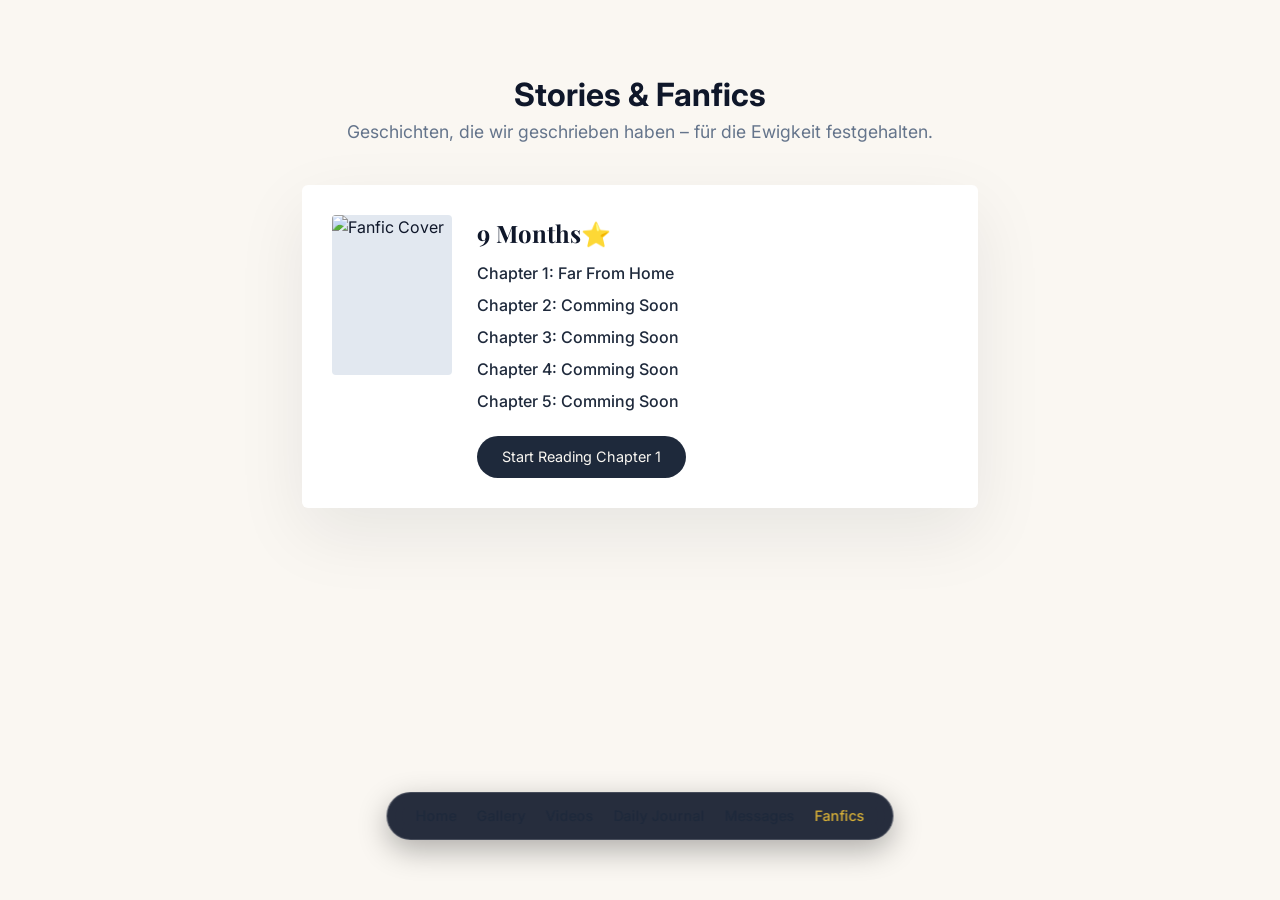
==== fanfic.html @ fa366c48 "Add files via upload" ====
<!DOCTYPE html>
<html lang="de">
<head>
    <meta charset="UTF-8">
    <meta name="viewport" content="width=device-width, initial-scale=1.0">
    <title>9-Month Chronicle | Fanfics</title>
    <link href="https://fonts.googleapis.com/css2?family=Inter:wght=300;400;500;600&family=Playfair+Display:ital,wght=0,400;0,600;1,400&family=Reenie+Beanie&display=swap" rel="stylesheet">
    <link rel="stylesheet" href="https://cdnjs.cloudflare.com/ajax/libs/font-awesome/6.4.0/css/all.min.css">
    <link rel="stylesheet" href="css/style.css">
    <style>
        :root {
            --scaling-factor: 1; 
            --bg-color: #FAF7F2;
            --card-bg: #FFFFFF;
            --text-dark: #1E293B;
            --text-muted: #9CA3AF;
            --accent: #D6AF37;
        }
        html, body {
            margin: 0; padding: 0; background-color: #FAF7F2;
            font-family: 'Inter', sans-serif; line-height: 1.5;
            padding: calc(40px * var(--scaling-factor)) calc(20px * var(--scaling-factor)) calc(80px * var(--scaling-factor)) calc(20px * var(--scaling-factor));
        }

        .floating-nav {
            display: flex;
            justify-content: center;
            gap: 20px; margin-bottom: 30px; 
        }
        .nav-link {
            text-decoration: none;
            color: #1E293B;
            font-weight: 500;
        }
        .nav-link.active {
            color: #D6AF37;
        }
        
        .page-header { 
            text-align: center;
            margin-bottom: 40px;
        }
        .page-subtitle {
            color: #64748B; 
            font-size: 1.1rem;
        }

        .fanfic-container {
            max-width: calc(760px * var(--scaling-factor));
            margin: 0 auto;
        }
        .fanfic-card {
            background: #FFFFFF;
            border-radius: 6px;
            box-shadow: 0 25px 70px rgba(15, 23, 42, 0.08);
            padding: 30px;
            display: flex;
            gap: 25px;
            align-items: flex-start; 
        }
        .thumbnail {
            width: 120px;
            height: 160px;
            background: #E2E8F0;
            border-radius: 4px;
            flex-shrink: 0;
            object-fit: cover;
        }
        .fanfic-info h2 {
            font-family: 'Playfair Display', serif;
            margin: 0 0 10px 0;
        }
        .chapter-item {
            margin-bottom: 8px;
        }

        .chapter-link {
            text-decoration: none;
            color: var(--text-dark);
            font-weight: 500;
            transition: color 0.3s;
        }

        .chapter-link:hover { color: var(--accent); }

        .btn-start {
            display: inline-block;
            background: var(--text-dark);
            color: var(--bg-color);
            padding: 10px 25px;
            border-radius: 50px;
            text-decoration: none;
            font-size: 0.9rem;
            margin-top: 15px;
            transition: background 0.3s;
        }

        .btn-start:hover { background: var(--accent); color: white; }
    </style>
</head>
<body>

    <nav class="floating-nav">
        <a href="index.html" class="nav-link">Home</a>
        <a href="gallery.html" class="nav-link">Gallery</a>
        <a href="videos.html" class="nav-link">Videos</a>
        <a href="streak.html" class="nav-link">Daily Journal</a>
        <a href="messages.html" class="nav-link">Messages</a>
        <a href="fanfic.html" class="nav-link active">Fanfics</a>
    </nav>

    <header class="page-header">
        <h1>Stories & Fanfics</h1>
        <p class="page-subtitle">Geschichten, die wir geschrieben haben – für die Ewigkeit festgehalten.</p>
    </header>

    <main class="fanfic-container">
        <div class="fanfic-card">
            <img class="thumbnail" src="photos/ChatGPT Image 2026年7月12日 01_12_03.png" alt="Fanfic Cover">
            <div class="fanfic-info">
                <h2>9 Months⭐</h2>
                <ul id="chapterList" style="list-style: none; padding: 0;"></ul>
                <a href="chapter1.html" class="btn-start">Start Reading Chapter 1</a>
            </div>
        </div>
    </main>

    <script>
        function updateScaling() {
            const factor = window.innerWidth / (window.innerWidth < 768 ? 430 : 1440);
            document.documentElement.style.setProperty('--scaling-factor', factor);
        }
        window.addEventListener('resize', updateScaling);
        updateScaling();

        const chapters = ["Far From Home", "Comming Soon", "Comming Soon", "Comming Soon", "Comming Soon"];
        const listContainer = document.getElementById('chapterList');
        chapters.forEach((title, i) => {
            listContainer.innerHTML += `<li style="margin-bottom: 8px;"><a href="#" class="chapter-link">Chapter ${i+1}: ${title}</a></li>`;
        });
    </script>
</body>
</html>
---- css/style.css ----
:root {
    --bg-dark: #0F172A;
    --bg-cream: #FAF7F2;
    --gold: #D4AF37;
    --white: #FFFFFF;
    --gray: #E5E7EB;
    --font-heading: 'Playfair Display', serif;
    --font-body: 'Inter', sans-serif;
    --glass: rgba(255, 255, 255, 0.06);
    --glass-border: rgba(255, 255, 255, 0.12);
}

* {
    box-sizing: border-box;
    margin: 0;
    padding: 0;
}

html {
    scroll-behavior: smooth;
    overflow-x: hidden;
}

body {
    font-family: var(--font-body);
    background-color: var(--bg-cream);
    color: var(--bg-dark);
    line-height: 1.6;
}

/* Ensure canvas stays completely in the background layers */
#particle-canvas {
    position: fixed;
    top: 0;
    left: 0;
    width: 100vw;
    height: 100vh;
    z-index: 0;
    pointer-events: none;
}

.container {
    width: 90%;
    max-width: 1200px;
    margin: 0 auto;
    position: relative;
    z-index: 5;
}

/* Base Section Isolation - Prevents the horizontal smash seen in the image */
section {
    position: relative;
    display: block;
    width: 100%;
    clear: both;
    overflow: hidden;
}

.section-padding {
    padding: 100px 0;
}

.bg-alt {
    background-color: #F3EFE6;
    border-top: 1px solid rgba(15, 23, 42, 0.05);
    border-bottom: 1px solid rgba(15, 23, 42, 0.05);
}

.section-title {
    font-family: var(--font-heading);
    font-size: 2.8rem;
    text-align: center;
    margin-bottom: 10px;
    color: var(--bg-dark);
}

.section-subtitle {
    text-align: center;
    color: #6B7280;
    margin-bottom: 60px;
    font-size: 1.05rem;
}

/* Floating Navigation Bar */
.floating-nav {
    position: fixed;
    bottom: 30px;
    left: 50%;
    transform: translateX(-50%);
    background: rgba(15, 23, 42, 0.9);
    backdrop-filter: blur(12px);
    -webkit-backdrop-filter: blur(12px);
    border: 1px solid rgba(255, 255, 255, 0.15);
    padding: 12px 28px;
    border-radius: 40px;
    display: flex;
    gap: 20px;
    z-index: 1000;
    box-shadow: 0 10px 30px rgba(0,0,0,0.3);
}

.nav-link {
    color: var(--gray);
    text-decoration: none;
    font-size: 0.9rem;
    font-weight: 500;
    transition: color 0.3s ease;
}

.nav-link:hover, .nav-link.active {
    color: var(--gold);
}

/* Background Music Interface Toggle */
.music-control {
    position: fixed;
    top: 25px;
    right: 25px;
    width: 45px;
    height: 45px;
    background: rgba(15, 23, 42, 0.9);
    backdrop-filter: blur(8px);
    border: 1px solid var(--glass-border);
    border-radius: 50%;
    display: flex;
    align-items: center;
    justify-content: center;
    color: var(--gold);
    cursor: pointer;
    z-index: 1001;
    box-shadow: 0 4px 15px rgba(0,0,0,0.2);
    transition: transform 0.3s cubic-bezier(0.175, 0.885, 0.32, 1.275);
}

.music-control:hover {
    transform: scale(1.1);
}

/* Hero Section */
.hero-section {
    height: 100vh;
    display: flex;
    align-items: center;
    justify-content: center;
    text-align: center;
    color: var(--white);
    background: linear-gradient(rgba(15, 23, 42, 0.6), rgba(15, 23, 42, 0.85)), 
                url('https://images.unsplash.com/photo-1451187580459-43490279c0fa?q=80&w=1920') center/cover no-repeat;
}

.hero-content h1 {
    font-family: var(--font-heading);
    font-size: 3.5rem;
    font-weight: 400;
    line-height: 1.2;
    margin-bottom: 20px;
}

.hero-content h1 span {
    font-style: italic;
    color: var(--gold);
}

.hero-content p {
    font-size: 1.2rem;
    letter-spacing: 2px;
    margin-bottom: 40px;
    color: var(--gray);
}

.btn-journey {
    display: inline-block;
    padding: 14px 32px;
    border: 1px solid var(--gold);
    color: var(--white);
    text-decoration: none;
    font-size: 0.95rem;
    letter-spacing: 1.5px;
    border-radius: 30px;
    transition: all 0.4s ease;
}

.btn-journey:hover {
    background: var(--gold);
    color: var(--bg-dark);
    box-shadow: 0 8px 25px rgba(212, 175, 55, 0.4);
    transform: translateY(-2px);
}

/* Gallery Masonry Layout */
.masonry-grid {
    columns: 3 300px;
    column-gap: 20px;
}

.masonry-item {
    break-inside: avoid;
    margin-bottom: 20px;
    position: relative;
    border-radius: 12px;
    overflow: hidden;
    box-shadow: 0 10px 20px rgba(0,0,0,0.05);
    cursor: pointer;
}

.masonry-item img {
    width: 100%;
    height: auto;
    display: block;
    transition: transform 0.6s ease;
}

.masonry-item:hover img {
    transform: scale(1.05);
}

.gallery-overlay {
    position: absolute;
    inset: 0;
    background: linear-gradient(transparent, rgba(15, 23, 42, 0.85));
    opacity: 0;
    display: flex;
    flex-direction: column;
    justify-content: flex-end;
    padding: 20px;
    transition: opacity 0.4s ease;
}

.masonry-item:hover .gallery-overlay {
    opacity: 1;
}

.heart-icon {
    position: absolute;
    top: 20px;
    right: 20px;
    color: rgba(255,255,255,0.7);
    font-size: 1.2rem;
}

.caption {
    color: var(--white);
    font-size: 0.95rem;
}

/* Video Grid layout */
.video-grid {
    display: grid;
    grid-template-columns: repeat(auto-fit, minmax(320px, 1fr));
    gap: 30px;
}

.video-card {
    background: rgba(255, 255, 255, 0.6);
    backdrop-filter: blur(10px);
    border: 1px solid rgba(255, 255, 255, 0.8);
    border-radius: 16px;
    overflow: hidden;
    box-shadow: 0 15px 35px rgba(0,0,0,0.03);
    cursor: pointer;
    transition: transform 0.3s ease;
}

.video-card:hover {
    transform: translateY(-5px);
}

.video-thumbnail {
    position: relative;
    height: 200px;
}

.video-thumbnail img {
    width: 100%;
    height: 100%;
    object-fit: cover;
}

.play-btn {
    position: absolute;
    inset: 0;
    margin: auto;
    width: 60px;
    height: 60px;
    background: rgba(214, 175, 55, 0.9);
    border-radius: 50%;
    display: flex;
    align-items: center;
    justify-content: center;
    color: var(--white);
    font-size: 1.4rem;
}

.video-info {
    padding: 20px;
}

/* Timeline Layout (Fixed vertical structural bounds) */
.timeline-container {
    position: relative;
    max-width: 800px;
    margin: 0 auto;
    padding: 40px 0;
}

.timeline-container::before {
    content: '';
    position: absolute;
    left: 50%;
    top: 0;
    width: 2px;
    height: 100%;
    background: linear-gradient(to bottom, var(--gray), var(--gold), var(--gray));
    transform: translateX(-50%);
}

.timeline-item {
    position: relative;
    width: 50%;
    margin-bottom: 60px;
    box-sizing: border-box;
}

.timeline-item:nth-child(odd) {
    left: 0;
    padding-right: 40px;
    text-align: right;
}

.timeline-item:nth-child(even) {
    left: 50%;
    padding-left: 40px;
    text-align: left;
}

.timeline-badge {
    position: absolute;
    top: 0;
    width: 50px;
    height: 50px;
    background: var(--bg-dark);
    color: var(--gold);
    border: 2px solid var(--gold);
    border-radius: 50%;
    display: flex;
    align-items: center;
    justify-content: center;
    font-weight: 600;
    font-size: 0.85rem;
    z-index: 5;
}

.timeline-item:nth-child(odd) .timeline-badge {
    right: -25px;
}

.timeline-item:nth-child(even) .timeline-badge {
    left: -25px;
}

.timeline-card {
    background: var(--white);
    padding: 25px;
    border-radius: 12px;
    box-shadow: 0 10px 25px rgba(0,0,0,0.03);
}

.timeline-card.highlight {
    background: var(--bg-dark);
    color: var(--white);
}

/* Memory Wall Section (Isolated structure grid layout to avoid shifting column) */
.memory-wall-grid {
    display: grid;
    grid-template-columns: repeat(auto-fit, minmax(300px, 1fr));
    gap: 30px;
    width: 100%;
}

.memory-card {
    background: rgba(255, 255, 255, 0.85);
    border: 1px solid var(--white);
    backdrop-filter: blur(8px);
    padding: 35px 30px;
    border-radius: 16px;
    box-shadow: 0 15px 30px rgba(0,0,0,0.02);
    position: relative;
}

.card-heart {
    color: rgba(239, 68, 68, 0.2);
    font-size: 1.8rem;
    position: absolute;
    top: 20px;
    right: 20px;
}

.message-text {
    font-style: italic;
    margin-bottom: 20px;
    color: var(--bg-dark) !important; /* Forces layout text visibility */
}

.message-author {
    font-family: var(--font-heading);
    color: var(--bg-dark);
    font-weight: 600;
}

/* Favorites Layout (Explicitly fixes invisible/missing description items) */
.horizontal-scroll-container {
    display: flex;
    gap: 30px;
    overflow-x: auto;
    padding: 10px 10px 30px 10px;
    scroll-snap-type: x mandatory;
    scrollbar-width: thin;
}

.fav-card {
    flex: 0 0 350px;
    scroll-snap-align: center;
    background: var(--white);
    border-radius: 14px;
    overflow: hidden;
    box-shadow: 0 10px 25px rgba(0,0,0,0.05);
    display: flex;
    flex-direction: column;
}

.fav-card img {
    width: 100%;
    height: 220px;
    object-fit: cover;
}

.fav-card-body {
    padding: 25px;
    background-color: var(--white);
    color: var(--bg-dark); /* Ensures contrast over light cards */
}

.fav-card-body h3 {
    margin-bottom: 12px;
    font-size: 1.3rem;
    color: var(--bg-dark);
}

.fav-card-body p {
    font-size: 0.95rem;
    color: #4B5563; /* Clear dark-grey description visibility text */
    line-height: 1.5;
}

.fav-date {
    display: inline-block;
    margin-top: 15px;
    font-size: 0.8rem;
    color: #9CA3AF;
    font-weight: 500;
}

/* Quote Screen Interstitial */
.quote-section {
    background: linear-gradient(rgba(15, 23, 42, 0.85), rgba(15, 23, 42, 0.85)), 
                url('https://images.unsplash.com/photo-1494959764136-6be9eb3c261e?q=80&w=1200') center/cover fixed;
    padding: 120px 20px;
    text-align: center;
    color: var(--white);
}

.quote-phrase {
    font-family: var(--font-heading);
    font-size: 2.2rem;
    font-style: italic;
    line-height: 1.5;
    color: var(--gray);
}

/* Final Farewell Block */
.final-farewell-section {
    min-height: 100vh;
    background-color: var(--bg-dark);
    color: var(--white);
    position: relative;
    display: flex;
    align-items: center;
    justify-content: center;
    overflow: hidden;
    padding: 80px 20px;
}

.heart-mosaic-container {
    position: absolute;
    width: 500px;
    height: 500px;
    opacity: 0.2;
    pointer-events: none;
    z-index: 1;
}

.mosaic-dot {
    position: absolute;
    width: 45px;
    height: 45px;
    background-size: cover;
    background-position: center;
    border-radius: 4px;
    transition: all 2s ease;
}

.farewell-text-block {
    text-align: center;
    max-width: 750px;
    position: relative;
    z-index: 3;
}

.special-touch-box {
    background: var(--glass);
    border: 1px solid var(--glass-border);
    backdrop-filter: blur(15px);
    padding: 40px;
    border-radius: 16px;
}

/* Lightbox Base Modals */
.modal {
    display: none;
    position: fixed;
    inset: 0;
    z-index: 10000;
    background-color: rgba(15, 23, 42, 0.95);
    backdrop-filter: blur(8px);
    align-items: center;
    justify-content: center;
}

.modal-content {
    max-width: 85%;
    max-height: 80vh;
}

.modal-close {
    position: absolute;
    top: 25px;
    right: 35px;
    color: var(--white);
    font-size: 2.5rem;
    cursor: pointer;
}

/* Responsive Structural Breakpoints */
@media(max-width: 768px) {
    .hero-content h1 { font-size: 2.3rem; }
    .timeline-container::before { left: 20px; }
    .timeline-item { width: 100%; left: 0 !important; text-align: left !important; padding-left: 50px !important; }
    .timeline-badge { left: -5px !important; }
    .floating-nav { width: 92%; justify-content: space-around; padding: 10px; font-size: 0.75rem; gap: 5px; }
}
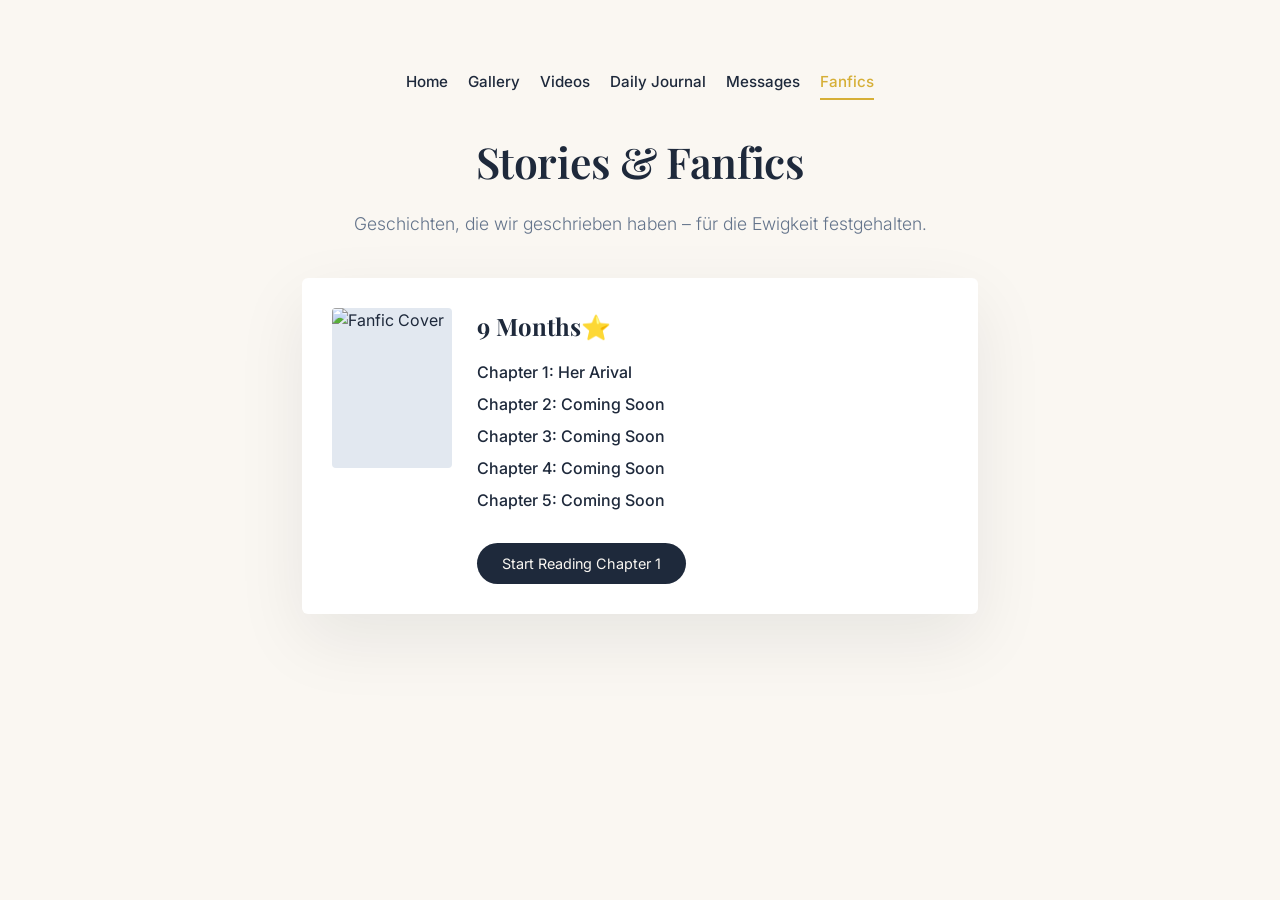
==== commit 01bf7b86: "Update fanfic.html" ====
--- a/fanfic.html
+++ b/fanfic.html
@@ -116,7 +116,7 @@
 
     <main class="fanfic-container">
         <div class="fanfic-card">
-            <img class="thumbnail" src="photos/ChatGPT Image 2026年7月12日 01_12_03.png" alt="Fanfic Cover">
+            <img class="thumbnail" src="" alt="Fanfic Cover">
             <div class="fanfic-info">
                 <h2>9 Months⭐</h2>
                 <ul id="chapterList" style="list-style: none; padding: 0;"></ul>
@@ -133,11 +133,11 @@
         window.addEventListener('resize', updateScaling);
         updateScaling();
 
-        const chapters = ["Far From Home", "Comming Soon", "Comming Soon", "Comming Soon", "Comming Soon"];
+        const chapters = ["Her Arival", "Coming Soon", "Coming Soon", "Coming Soon", "Coming Soon"];
         const listContainer = document.getElementById('chapterList');
         chapters.forEach((title, i) => {
             listContainer.innerHTML += `<li style="margin-bottom: 8px;"><a href="#" class="chapter-link">Chapter ${i+1}: ${title}</a></li>`;
         });
     </script>
 </body>
-</html>+</html>
--- a/css/style.css
+++ b/css/style.css
@@ -6,556 +6,66 @@
     --gray: #E5E7EB;
     --font-heading: 'Playfair Display', serif;
     --font-body: 'Inter', sans-serif;
-    --glass: rgba(255, 255, 255, 0.06);
-    --glass-border: rgba(255, 255, 255, 0.12);
+    --glass: rgba(255, 255, 255, 0.07);
+    --glass-border: rgba(255, 255, 255, 0.15);
+    --scaling-factor: 1;
 }
 
-* {
-    box-sizing: border-box;
+
+html, body {
     margin: 0;
     padding: 0;
+    background-color: #FAF7F2;
+    color: #1E293B;
+    font-family: 'Inter', sans-serif;
+    line-height: 1.5;
+    padding: calc(40px * var(--scaling-factor)) calc(20px * var(--scaling-factor)) calc(80px * var(--scaling-factor)) calc(20px * var(--scaling-factor));
 }
 
-html {
-    scroll-behavior: smooth;
-    overflow-x: hidden;
-}
-
-body {
-    font-family: var(--font-body);
-    background-color: var(--bg-cream);
-    color: var(--bg-dark);
-    line-height: 1.6;
-}
-
-/* Ensure canvas stays completely in the background layers */
-#particle-canvas {
-    position: fixed;
-    top: 0;
-    left: 0;
-    width: 100vw;
-    height: 100vh;
-    z-index: 0;
-    pointer-events: none;
-}
-
-.container {
-    width: 90%;
-    max-width: 1200px;
-    margin: 0 auto;
-    position: relative;
-    z-index: 5;
-}
-
-/* Base Section Isolation - Prevents the horizontal smash seen in the image */
-section {
-    position: relative;
-    display: block;
-    width: 100%;
-    clear: both;
-    overflow: hidden;
-}
-
-.section-padding {
-    padding: 100px 0;
-}
-
-.bg-alt {
-    background-color: #F3EFE6;
-    border-top: 1px solid rgba(15, 23, 42, 0.05);
-    border-bottom: 1px solid rgba(15, 23, 42, 0.05);
-}
-
-.section-title {
-    font-family: var(--font-heading);
-    font-size: 2.8rem;
-    text-align: center;
-    margin-bottom: 10px;
-    color: var(--bg-dark);
-}
-
-.section-subtitle {
-    text-align: center;
-    color: #6B7280;
-    margin-bottom: 60px;
-    font-size: 1.05rem;
-}
-
-/* Floating Navigation Bar */
+/* Global Floating Navigation */
 .floating-nav {
-    position: fixed;
-    bottom: 30px;
-    left: 50%;
-    transform: translateX(-50%);
-    background: rgba(15, 23, 42, 0.9);
-    backdrop-filter: blur(12px);
-    -webkit-backdrop-filter: blur(12px);
-    border: 1px solid rgba(255, 255, 255, 0.15);
-    padding: 12px 28px;
-    border-radius: 40px;
     display: flex;
+    justify-content: center;
     gap: 20px;
-    z-index: 1000;
-    box-shadow: 0 10px 30px rgba(0,0,0,0.3);
+    margin-bottom: 30px;
 }
 
 .nav-link {
-    color: var(--gray);
+    color: #9CA3AF;
     text-decoration: none;
-    font-size: 0.9rem;
+    font-size: 0.95rem;
     font-weight: 500;
-    transition: color 0.3s ease;
+    transition: color 0.3s;
+    padding-bottom: 4px;
 }
 
-.nav-link:hover, .nav-link.active {
-    color: var(--gold);
+.nav-link.active, .nav-link:hover {
+    color: #1E293B;
+    border-bottom: 2px solid #D6AF37;
 }
 
-/* Background Music Interface Toggle */
-.music-control {
-    position: fixed;
-    top: 25px;
-    right: 25px;
-    width: 45px;
-    height: 45px;
-    background: rgba(15, 23, 42, 0.9);
-    backdrop-filter: blur(8px);
-    border: 1px solid var(--glass-border);
-    border-radius: 50%;
-    display: flex;
-    align-items: center;
-    justify-content: center;
-    color: var(--gold);
-    cursor: pointer;
-    z-index: 1001;
-    box-shadow: 0 4px 15px rgba(0,0,0,0.2);
-    transition: transform 0.3s cubic-bezier(0.175, 0.885, 0.32, 1.275);
+.page-header {
+    text-align: center;
+    margin-bottom: calc(50px * var(--scaling-factor));
+    margin-top: calc(20px * var(--scaling-factor));
 }
 
-.music-control:hover {
-    transform: scale(1.1);
+.page-header h1 { 
+    font-family: 'Playfair Display', serif;
+    font-size: calc(48px * var(--scaling-factor));
+    font-weight: 600;
+    color: #1E293B;
+    margin-bottom: calc(12px * var(--scaling-factor));
+    letter-spacing: calc(-0.5px * var(--scaling-factor));
 }
 
-/* Hero Section */
-.hero-section {
-    height: 100vh;
-    display: flex;
-    align-items: center;
-    justify-content: center;
-    text-align: center;
-    color: var(--white);
-    background: linear-gradient(rgba(15, 23, 42, 0.6), rgba(15, 23, 42, 0.85)), 
-                url('https://images.unsplash.com/photo-1451187580459-43490279c0fa?q=80&w=1920') center/cover no-repeat;
+.page-subtitle { 
+    color: #9CA3AF; 
+    font-size: calc(18px * var(--scaling-factor));
+    font-weight: 300;
 }
 
-.hero-content h1 {
-    font-family: var(--font-heading);
-    font-size: 3.5rem;
-    font-weight: 400;
-    line-height: 1.2;
-    margin-bottom: 20px;
+.content-container {
+    max-width: calc(760px * var(--scaling-factor));
+    margin: 0 auto;
 }
-
-.hero-content h1 span {
-    font-style: italic;
-    color: var(--gold);
-}
-
-.hero-content p {
-    font-size: 1.2rem;
-    letter-spacing: 2px;
-    margin-bottom: 40px;
-    color: var(--gray);
-}
-
-.btn-journey {
-    display: inline-block;
-    padding: 14px 32px;
-    border: 1px solid var(--gold);
-    color: var(--white);
-    text-decoration: none;
-    font-size: 0.95rem;
-    letter-spacing: 1.5px;
-    border-radius: 30px;
-    transition: all 0.4s ease;
-}
-
-.btn-journey:hover {
-    background: var(--gold);
-    color: var(--bg-dark);
-    box-shadow: 0 8px 25px rgba(212, 175, 55, 0.4);
-    transform: translateY(-2px);
-}
-
-/* Gallery Masonry Layout */
-.masonry-grid {
-    columns: 3 300px;
-    column-gap: 20px;
-}
-
-.masonry-item {
-    break-inside: avoid;
-    margin-bottom: 20px;
-    position: relative;
-    border-radius: 12px;
-    overflow: hidden;
-    box-shadow: 0 10px 20px rgba(0,0,0,0.05);
-    cursor: pointer;
-}
-
-.masonry-item img {
-    width: 100%;
-    height: auto;
-    display: block;
-    transition: transform 0.6s ease;
-}
-
-.masonry-item:hover img {
-    transform: scale(1.05);
-}
-
-.gallery-overlay {
-    position: absolute;
-    inset: 0;
-    background: linear-gradient(transparent, rgba(15, 23, 42, 0.85));
-    opacity: 0;
-    display: flex;
-    flex-direction: column;
-    justify-content: flex-end;
-    padding: 20px;
-    transition: opacity 0.4s ease;
-}
-
-.masonry-item:hover .gallery-overlay {
-    opacity: 1;
-}
-
-.heart-icon {
-    position: absolute;
-    top: 20px;
-    right: 20px;
-    color: rgba(255,255,255,0.7);
-    font-size: 1.2rem;
-}
-
-.caption {
-    color: var(--white);
-    font-size: 0.95rem;
-}
-
-/* Video Grid layout */
-.video-grid {
-    display: grid;
-    grid-template-columns: repeat(auto-fit, minmax(320px, 1fr));
-    gap: 30px;
-}
-
-.video-card {
-    background: rgba(255, 255, 255, 0.6);
-    backdrop-filter: blur(10px);
-    border: 1px solid rgba(255, 255, 255, 0.8);
-    border-radius: 16px;
-    overflow: hidden;
-    box-shadow: 0 15px 35px rgba(0,0,0,0.03);
-    cursor: pointer;
-    transition: transform 0.3s ease;
-}
-
-.video-card:hover {
-    transform: translateY(-5px);
-}
-
-.video-thumbnail {
-    position: relative;
-    height: 200px;
-}
-
-.video-thumbnail img {
-    width: 100%;
-    height: 100%;
-    object-fit: cover;
-}
-
-.play-btn {
-    position: absolute;
-    inset: 0;
-    margin: auto;
-    width: 60px;
-    height: 60px;
-    background: rgba(214, 175, 55, 0.9);
-    border-radius: 50%;
-    display: flex;
-    align-items: center;
-    justify-content: center;
-    color: var(--white);
-    font-size: 1.4rem;
-}
-
-.video-info {
-    padding: 20px;
-}
-
-/* Timeline Layout (Fixed vertical structural bounds) */
-.timeline-container {
-    position: relative;
-    max-width: 800px;
-    margin: 0 auto;
-    padding: 40px 0;
-}
-
-.timeline-container::before {
-    content: '';
-    position: absolute;
-    left: 50%;
-    top: 0;
-    width: 2px;
-    height: 100%;
-    background: linear-gradient(to bottom, var(--gray), var(--gold), var(--gray));
-    transform: translateX(-50%);
-}
-
-.timeline-item {
-    position: relative;
-    width: 50%;
-    margin-bottom: 60px;
-    box-sizing: border-box;
-}
-
-.timeline-item:nth-child(odd) {
-    left: 0;
-    padding-right: 40px;
-    text-align: right;
-}
-
-.timeline-item:nth-child(even) {
-    left: 50%;
-    padding-left: 40px;
-    text-align: left;
-}
-
-.timeline-badge {
-    position: absolute;
-    top: 0;
-    width: 50px;
-    height: 50px;
-    background: var(--bg-dark);
-    color: var(--gold);
-    border: 2px solid var(--gold);
-    border-radius: 50%;
-    display: flex;
-    align-items: center;
-    justify-content: center;
-    font-weight: 600;
-    font-size: 0.85rem;
-    z-index: 5;
-}
-
-.timeline-item:nth-child(odd) .timeline-badge {
-    right: -25px;
-}
-
-.timeline-item:nth-child(even) .timeline-badge {
-    left: -25px;
-}
-
-.timeline-card {
-    background: var(--white);
-    padding: 25px;
-    border-radius: 12px;
-    box-shadow: 0 10px 25px rgba(0,0,0,0.03);
-}
-
-.timeline-card.highlight {
-    background: var(--bg-dark);
-    color: var(--white);
-}
-
-/* Memory Wall Section (Isolated structure grid layout to avoid shifting column) */
-.memory-wall-grid {
-    display: grid;
-    grid-template-columns: repeat(auto-fit, minmax(300px, 1fr));
-    gap: 30px;
-    width: 100%;
-}
-
-.memory-card {
-    background: rgba(255, 255, 255, 0.85);
-    border: 1px solid var(--white);
-    backdrop-filter: blur(8px);
-    padding: 35px 30px;
-    border-radius: 16px;
-    box-shadow: 0 15px 30px rgba(0,0,0,0.02);
-    position: relative;
-}
-
-.card-heart {
-    color: rgba(239, 68, 68, 0.2);
-    font-size: 1.8rem;
-    position: absolute;
-    top: 20px;
-    right: 20px;
-}
-
-.message-text {
-    font-style: italic;
-    margin-bottom: 20px;
-    color: var(--bg-dark) !important; /* Forces layout text visibility */
-}
-
-.message-author {
-    font-family: var(--font-heading);
-    color: var(--bg-dark);
-    font-weight: 600;
-}
-
-/* Favorites Layout (Explicitly fixes invisible/missing description items) */
-.horizontal-scroll-container {
-    display: flex;
-    gap: 30px;
-    overflow-x: auto;
-    padding: 10px 10px 30px 10px;
-    scroll-snap-type: x mandatory;
-    scrollbar-width: thin;
-}
-
-.fav-card {
-    flex: 0 0 350px;
-    scroll-snap-align: center;
-    background: var(--white);
-    border-radius: 14px;
-    overflow: hidden;
-    box-shadow: 0 10px 25px rgba(0,0,0,0.05);
-    display: flex;
-    flex-direction: column;
-}
-
-.fav-card img {
-    width: 100%;
-    height: 220px;
-    object-fit: cover;
-}
-
-.fav-card-body {
-    padding: 25px;
-    background-color: var(--white);
-    color: var(--bg-dark); /* Ensures contrast over light cards */
-}
-
-.fav-card-body h3 {
-    margin-bottom: 12px;
-    font-size: 1.3rem;
-    color: var(--bg-dark);
-}
-
-.fav-card-body p {
-    font-size: 0.95rem;
-    color: #4B5563; /* Clear dark-grey description visibility text */
-    line-height: 1.5;
-}
-
-.fav-date {
-    display: inline-block;
-    margin-top: 15px;
-    font-size: 0.8rem;
-    color: #9CA3AF;
-    font-weight: 500;
-}
-
-/* Quote Screen Interstitial */
-.quote-section {
-    background: linear-gradient(rgba(15, 23, 42, 0.85), rgba(15, 23, 42, 0.85)), 
-                url('https://images.unsplash.com/photo-1494959764136-6be9eb3c261e?q=80&w=1200') center/cover fixed;
-    padding: 120px 20px;
-    text-align: center;
-    color: var(--white);
-}
-
-.quote-phrase {
-    font-family: var(--font-heading);
-    font-size: 2.2rem;
-    font-style: italic;
-    line-height: 1.5;
-    color: var(--gray);
-}
-
-/* Final Farewell Block */
-.final-farewell-section {
-    min-height: 100vh;
-    background-color: var(--bg-dark);
-    color: var(--white);
-    position: relative;
-    display: flex;
-    align-items: center;
-    justify-content: center;
-    overflow: hidden;
-    padding: 80px 20px;
-}
-
-.heart-mosaic-container {
-    position: absolute;
-    width: 500px;
-    height: 500px;
-    opacity: 0.2;
-    pointer-events: none;
-    z-index: 1;
-}
-
-.mosaic-dot {
-    position: absolute;
-    width: 45px;
-    height: 45px;
-    background-size: cover;
-    background-position: center;
-    border-radius: 4px;
-    transition: all 2s ease;
-}
-
-.farewell-text-block {
-    text-align: center;
-    max-width: 750px;
-    position: relative;
-    z-index: 3;
-}
-
-.special-touch-box {
-    background: var(--glass);
-    border: 1px solid var(--glass-border);
-    backdrop-filter: blur(15px);
-    padding: 40px;
-    border-radius: 16px;
-}
-
-/* Lightbox Base Modals */
-.modal {
-    display: none;
-    position: fixed;
-    inset: 0;
-    z-index: 10000;
-    background-color: rgba(15, 23, 42, 0.95);
-    backdrop-filter: blur(8px);
-    align-items: center;
-    justify-content: center;
-}
-
-.modal-content {
-    max-width: 85%;
-    max-height: 80vh;
-}
-
-.modal-close {
-    position: absolute;
-    top: 25px;
-    right: 35px;
-    color: var(--white);
-    font-size: 2.5rem;
-    cursor: pointer;
-}
-
-/* Responsive Structural Breakpoints */
-@media(max-width: 768px) {
-    .hero-content h1 { font-size: 2.3rem; }
-    .timeline-container::before { left: 20px; }
-    .timeline-item { width: 100%; left: 0 !important; text-align: left !important; padding-left: 50px !important; }
-    .timeline-badge { left: -5px !important; }
-    .floating-nav { width: 92%; justify-content: space-around; padding: 10px; font-size: 0.75rem; gap: 5px; }
-}
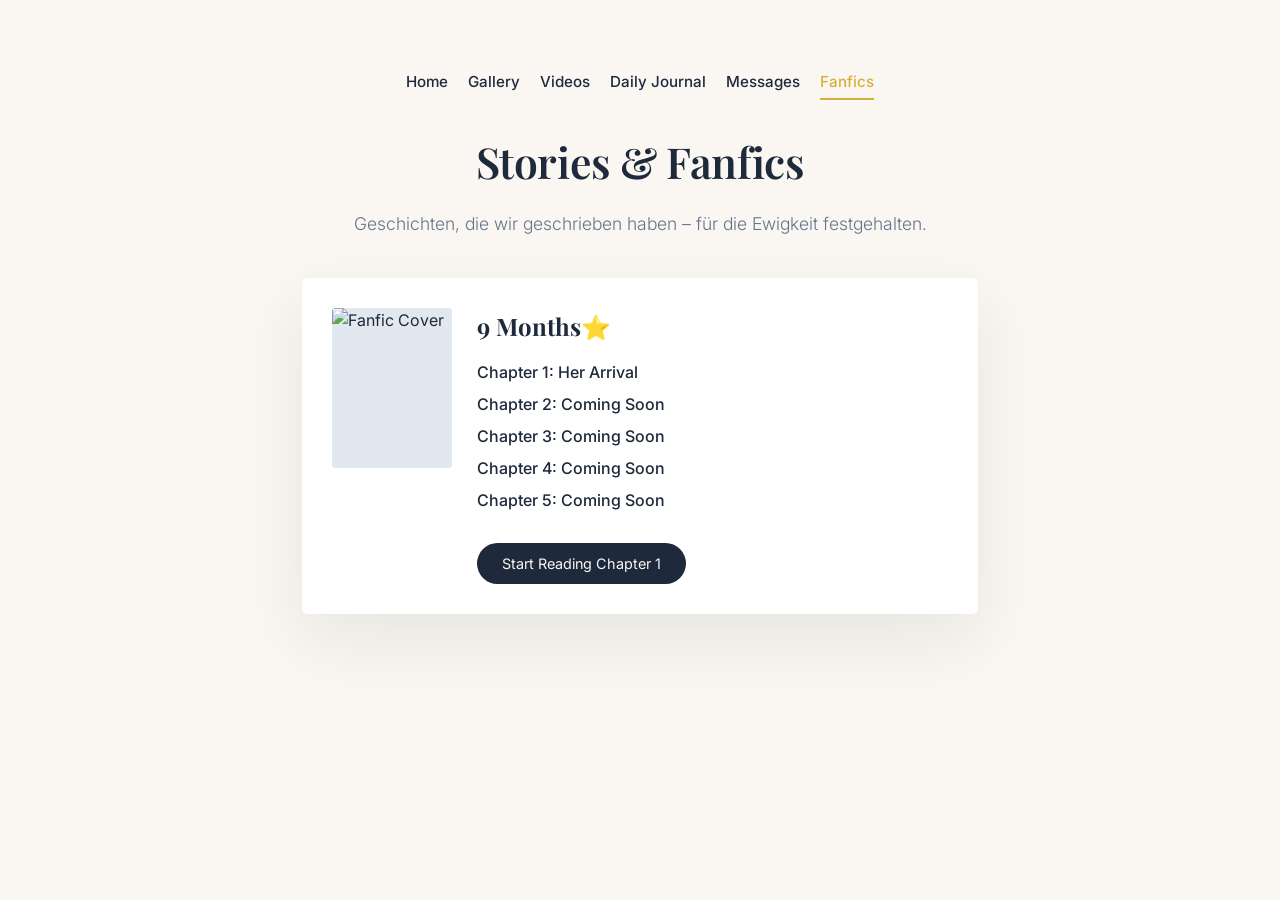
==== commit 81aa66d6: "Update fanfic.html" ====
--- a/fanfic.html
+++ b/fanfic.html
@@ -133,7 +133,7 @@
         window.addEventListener('resize', updateScaling);
         updateScaling();
 
-        const chapters = ["Her Arival", "Coming Soon", "Coming Soon", "Coming Soon", "Coming Soon"];
+        const chapters = ["Her Arrival", "Coming Soon", "Coming Soon", "Coming Soon", "Coming Soon"];
         const listContainer = document.getElementById('chapterList');
         chapters.forEach((title, i) => {
             listContainer.innerHTML += `<li style="margin-bottom: 8px;"><a href="#" class="chapter-link">Chapter ${i+1}: ${title}</a></li>`;
